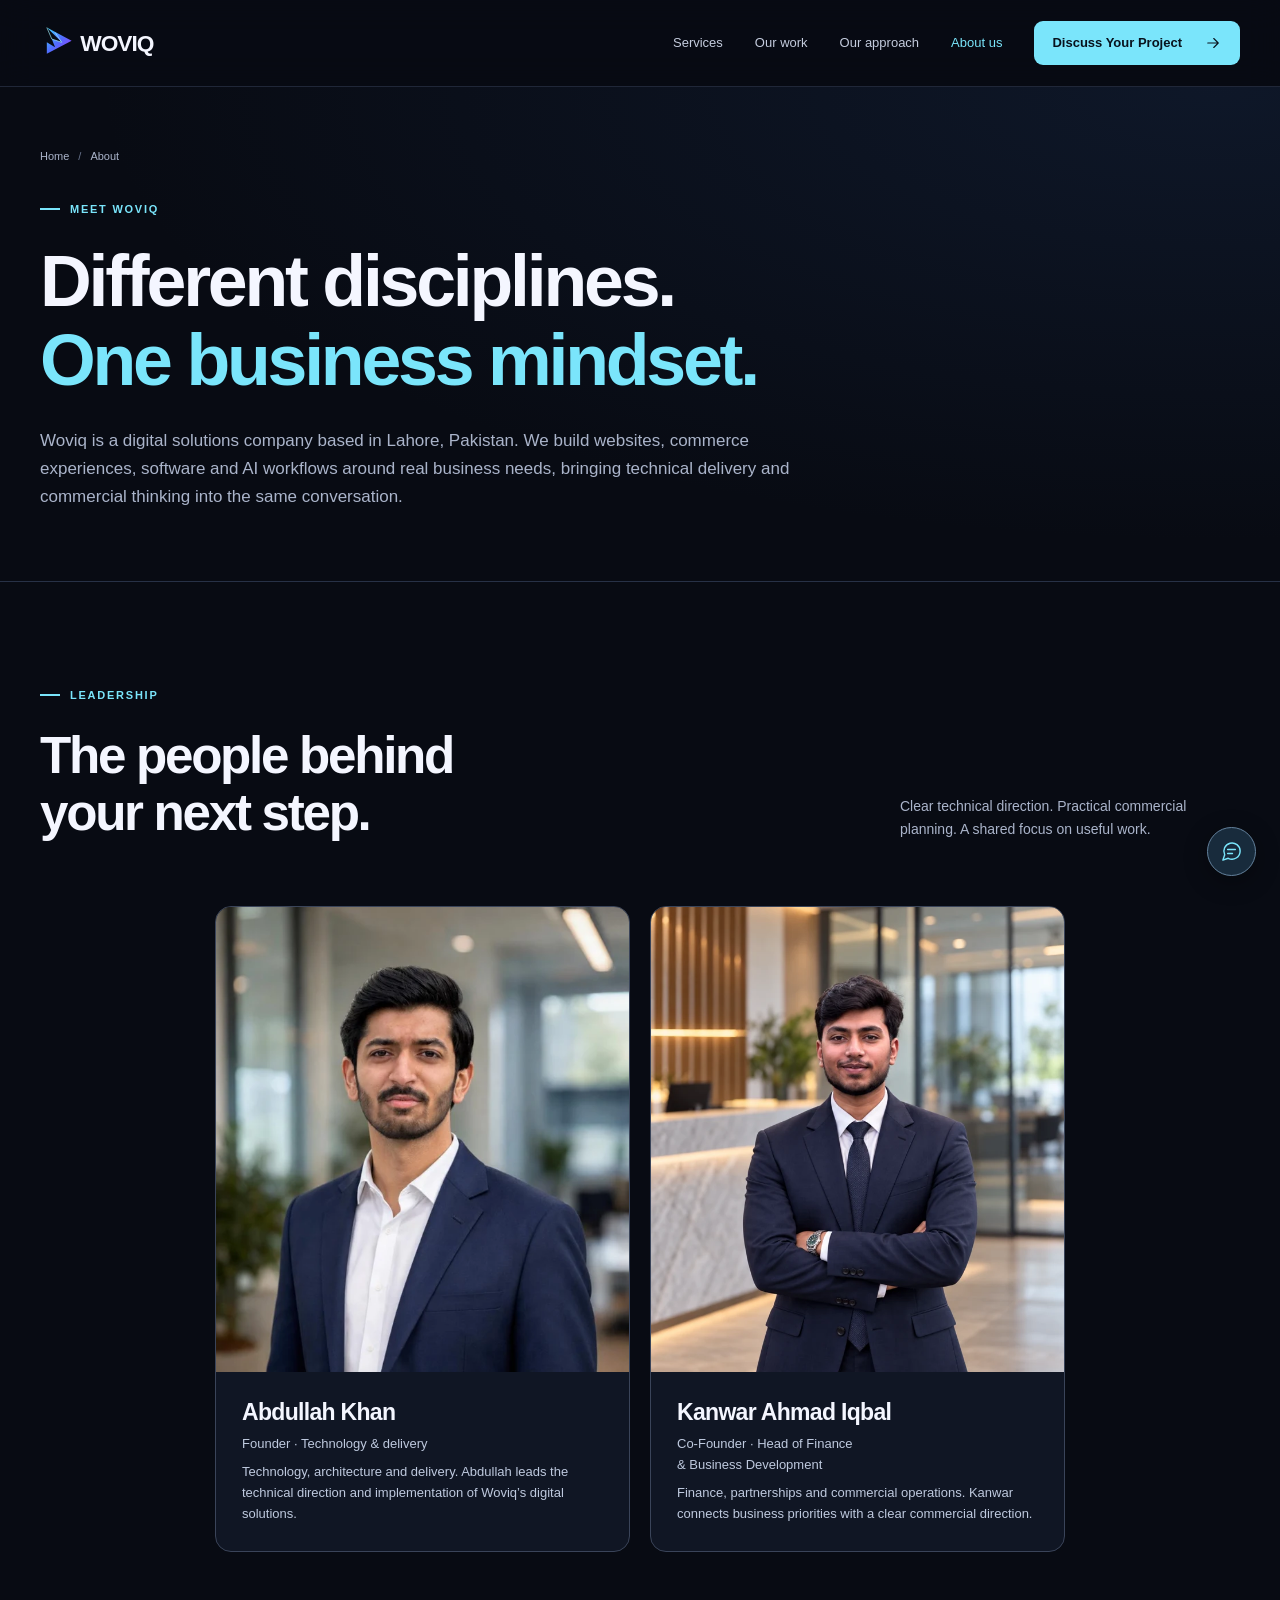
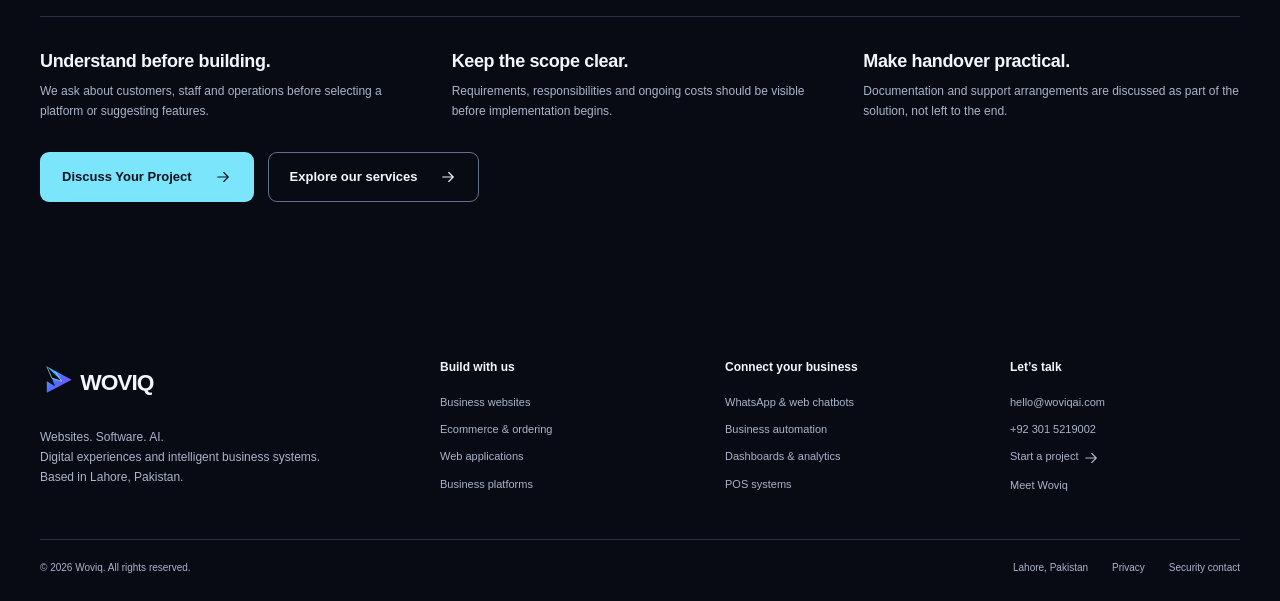
==== about/index.html @ 62873d88 "Create about page index.html" ====
<!doctype html>
<html lang="en-PK"><head><meta charset="utf-8"><meta name="viewport" content="width=device-width,initial-scale=1"><meta http-equiv="Content-Security-Policy" content="default-src 'none'; script-src 'self' 'sha256-77/GbEU16daAZbfZAxK6OzMMRVG5Q9zD57b8j8yWA54='; style-src 'self'; img-src 'self'; font-src 'self'; connect-src 'none'; object-src 'none'; base-uri 'none'; form-action 'none'; upgrade-insecure-requests"><meta name="referrer" content="strict-origin-when-cross-origin"><title>About Woviq | Websites, Software &amp; AI in Lahore</title><meta name="description" content="Meet Woviq and its leadership: Abdullah Khan and Kanwar Ahmad Iqbal. A Lahore-based company building websites, software and AI workflows."><meta name="robots" content="index,follow,max-image-preview:large"><link rel="canonical" href="https://woviqai.com/about/"><meta property="og:type" content="website"><meta property="og:site_name" content="Woviq"><meta property="og:locale" content="en_PK"><meta property="og:title" content="About Woviq | Websites, Software &amp; AI in Lahore"><meta property="og:description" content="Meet Woviq and its leadership: Abdullah Khan and Kanwar Ahmad Iqbal. A Lahore-based company building websites, software and AI workflows."><meta property="og:url" content="https://woviqai.com/about/"><meta property="og:image" content="https://woviqai.com/images/og-woviq.png"><meta property="og:image:width" content="1200"><meta property="og:image:height" content="630"><meta property="og:image:alt" content="Woviq — Websites. Software. AI."><meta name="twitter:card" content="summary_large_image"><meta name="twitter:title" content="About Woviq | Websites, Software &amp; AI in Lahore"><meta name="twitter:description" content="Meet Woviq and its leadership: Abdullah Khan and Kanwar Ahmad Iqbal. A Lahore-based company building websites, software and AI workflows."><meta name="twitter:image" content="https://woviqai.com/images/og-woviq.png"><meta name="theme-color" content="#080b13"><link rel="icon" href="/favicon.svg" type="image/svg+xml"><link rel="icon" href="/favicon.ico" sizes="any"><link rel="apple-touch-icon" href="/images/apple-touch-icon.png"><link rel="manifest" href="/site.webmanifest"><link rel="stylesheet" href="/style.css"><script type="application/ld+json">{"@context":"https://schema.org","@graph":[{"@type":"Organization","@id":"https://woviqai.com/#organization","name":"Woviq","url":"https://woviqai.com/","logo":"https://woviqai.com/images/woviq-logo.svg","email":"hello@woviqai.com","telephone":"+923015219002","description":"Woviq is a digital solutions company based in Lahore, Pakistan, building websites, commerce experiences, software and AI automation."},{"@type":"BreadcrumbList","itemListElement":[{"@type":"ListItem","position":1,"name":"Home","item":"https://woviqai.com/"},{"@type":"ListItem","position":2,"name":"About","item":"https://woviqai.com/about/"}]},{"@type":"Person","@id":"https://woviqai.com/about/#abdullah-khan","name":"Abdullah Khan","jobTitle":"Founder","image":"https://woviqai.com/images/abdullah-khan.webp","worksFor":{"@id":"https://woviqai.com/#organization"}},{"@type":"Person","@id":"https://woviqai.com/about/#kanwar-ahmad-iqbal","name":"Kanwar Ahmad Iqbal","jobTitle":"Co-Founder, Head of Finance & Business Development","image":"https://woviqai.com/images/kanwar-ahmad.webp","worksFor":{"@id":"https://woviqai.com/#organization"}}]}</script><script src="/script.js" defer></script></head><body><a class="skip" href="#main">Skip to content</a><header class="site-header"><div class="wrap nav"><a class="brand" href="/" aria-label="Woviq home"><img src="/images/woviq-logo.svg" width="155" height="42" alt="WOVIQ"></a><button class="menu-toggle" type="button" aria-expanded="false" aria-controls="main-navigation" hidden>Menu</button><nav id="main-navigation" class="desktop-menu" aria-label="Main navigation"><a href="/#services">Services</a><a href="/#work">Our work</a><a href="/#approach">Our approach</a><a href="/about/" aria-current="page">About us</a><a class="button" href="/contact/" data-cta>Discuss Your Project <svg class="arrow" viewBox="0 0 24 24" fill="none" stroke="currentColor" stroke-width="1.5" stroke-linecap="round" stroke-linejoin="round" aria-hidden="true"><path d="M5 12h14M13 6l6 6-6 6"/></svg></a></nav></div></header><main id="main"><section class="page-hero"><div class="wrap"><nav aria-label="Breadcrumb"><ol class="breadcrumb"><li><a href="/">Home</a></li><li><a href=/about/>About</a></li></ol></nav><span class="eyebrow">Meet Woviq</span><h1>Different disciplines.<br><span class="accent">One business mindset.</span></h1><p class="lead">Woviq is a digital solutions company based in Lahore, Pakistan. We build websites, commerce experiences, software and AI workflows around real business needs, bringing technical delivery and commercial thinking into the same conversation.</p></div></section><section class="section"><div class="wrap"><div class="section-head"><div><span class="eyebrow">Leadership</span><h2>The people behind<br>your next step.</h2></div><p>Clear technical direction. Practical commercial planning. A shared focus on useful work.</p></div><div class="portraits team-page"><figure class="portrait" id="abdullah-khan"><img src="/images/abdullah-khan.webp" width="598" height="900" alt="Abdullah Khan, Founder of Woviq" loading="lazy"><figcaption><h3>Abdullah Khan</h3><p>Founder · Technology & delivery</p><p>Technology, architecture and delivery. Abdullah leads the technical direction and implementation of Woviq’s digital solutions.</p></figcaption></figure><figure class="portrait" id="kanwar-ahmad-iqbal"><img src="/images/kanwar-ahmad.webp" width="720" height="900" alt="Kanwar Ahmad Iqbal, Co-Founder of Woviq" loading="lazy"><figcaption><h3>Kanwar Ahmad Iqbal</h3><p>Co-Founder · Head of Finance<br>& Business Development</p><p>Finance, partnerships and commercial operations. Kanwar connects business priorities with a clear commercial direction.</p></figcaption></figure></div><div class="principles"><article><h3>Understand before building.</h3><p>We ask about customers, staff and operations before selecting a platform or suggesting features.</p></article><article><h3>Keep the scope clear.</h3><p>Requirements, responsibilities and ongoing costs should be visible before implementation begins.</p></article><article><h3>Make handover practical.</h3><p>Documentation and support arrangements are discussed as part of the solution, not left to the end.</p></article></div><div class="actions"><a class="button" href="/contact/" data-cta>Discuss Your Project <svg class="arrow" viewBox="0 0 24 24" fill="none" stroke="currentColor" stroke-width="1.5" stroke-linecap="round" stroke-linejoin="round" aria-hidden="true"><path d="M5 12h14M13 6l6 6-6 6"/></svg></a><a class="button secondary" href="/#services">Explore our services <svg class="arrow" viewBox="0 0 24 24" fill="none" stroke="currentColor" stroke-width="1.5" stroke-linecap="round" stroke-linejoin="round" aria-hidden="true"><path d="M5 12h14M13 6l6 6-6 6"/></svg></a></div></div></section></main><footer class="footer"><div class="wrap"><div class="footer-grid"><div class="footer-brand"><a class="brand" href="/" aria-label="Woviq home"><img src="/images/woviq-logo.svg" width="155" height="42" alt="WOVIQ" loading="lazy"></a><p>Websites. Software. AI.<br>Digital experiences and intelligent business systems. Based in Lahore, Pakistan.</p></div><div><h3>Build with us</h3><ul><li><a href="/services/business-websites/">Business websites</a></li><li><a href="/services/ecommerce-online-ordering/">Ecommerce & ordering</a></li><li><a href="/services/web-applications/">Web applications</a></li><li><a href="/services/business-platforms/">Business platforms</a></li></ul></div><div><h3>Connect your business</h3><ul><li><a href="/services/ai-chatbots/">WhatsApp & web chatbots</a></li><li><a href="/services/business-automation/">Business automation</a></li><li><a href="/services/dashboards-analytics/">Dashboards & analytics</a></li><li><a href="/services/pos-systems/">POS systems</a></li></ul></div><div><h3>Let’s talk</h3><ul><li><a href="mailto:hello@woviqai.com">hello@woviqai.com</a></li><li><a href="https://wa.me/923015219002" target="_blank" rel="noopener noreferrer">+92 301 5219002</a></li><li><a href="/contact/">Start a project <svg class="arrow" viewBox="0 0 24 24" fill="none" stroke="currentColor" stroke-width="1.5" stroke-linecap="round" stroke-linejoin="round" aria-hidden="true"><path d="M5 12h14M13 6l6 6-6 6"/></svg></a></li><li><a href="/about/">Meet Woviq</a></li></ul></div></div><div class="footer-bottom"><span>© 2026 Woviq. All rights reserved.</span><div><span>Lahore, Pakistan</span><a href="/privacy/">Privacy</a><a href="/.well-known/security.txt">Security contact</a></div></div></div></footer><a class="floating-contact" href="https://wa.me/923015219002" target="_blank" rel="noopener noreferrer" aria-label="Chat with Woviq on WhatsApp"><svg class="" viewBox="0 0 24 24" fill="none" stroke="currentColor" stroke-width="1.5" stroke-linecap="round" stroke-linejoin="round" aria-hidden="true"><path d="M21 11.5a8.5 8.5 0 0 1-12.4 7.6L3 21l1.9-5.6A8.5 8.5 0 1 1 21 11.5Z"/><path d="M8 10h8M8 14h5"/></svg></a></body></html>
---- style.css ----
/* WOVIQ — static, dependency-free design system */
:root{color-scheme:dark;--bg:#080b13;--surface:#101622;--surface2:#151d2d;--ink:#f4f6ff;--muted:#aab4ca;--line:#273146;--cyan:#7ae5fb;--blue:#537dff;--violet:#aa8bff;--radius:20px;--max:1240px;font-family:Inter,"Segoe UI",Arial,sans-serif;font-synthesis:none}
*{box-sizing:border-box}html{scroll-behavior:smooth;scroll-padding-top:100px}body{margin:0;background:var(--bg);color:var(--ink);font-size:16px;line-height:1.65}body,button,input,textarea,select{font-family:Inter,"Segoe UI",Arial,sans-serif}a{color:inherit;text-decoration:none}button,input,textarea,select{font:inherit}button,a,input,textarea,select{-webkit-tap-highlight-color:transparent}button{cursor:pointer}img,svg{max-width:100%;vertical-align:middle}img{height:auto}h1,h2,h3,h4,p,ul,ol,figure{margin:0}h1,h2,h3,h4{line-height:1.1;letter-spacing:-.045em}h1{font-size:clamp(45px,6.1vw,84px);font-weight:650}h2{font-size:clamp(34px,4vw,54px);font-weight:600}h3{font-size:26px;font-weight:600}p{color:var(--muted)}ul,ol{padding-left:1.25rem}button{color:inherit}::selection{background:#537dff;color:white}:focus-visible{outline:3px solid var(--cyan);outline-offset:5px}a:hover{color:var(--cyan)}[hidden]{display:none!important}.wrap{width:min(var(--max),calc(100% - 80px));margin-inline:auto}.section{padding-block:104px}.eyebrow{display:flex;align-items:center;gap:10px;color:var(--cyan);font-size:11px;font-weight:650;letter-spacing:.16em;text-transform:uppercase;margin-bottom:24px}.eyebrow:before{content:"";width:20px;height:2px;background:currentColor}.subtle{color:var(--muted)}.accent{color:var(--cyan)}.small{font-size:13px}.mono{font-family:ui-monospace,SFMono-Regular,Consolas,monospace}.button{min-height:50px;padding:13px 21px;display:inline-flex;justify-content:center;align-items:center;gap:22px;border-radius:9px;border:1px solid transparent;background:var(--cyan);color:#08121d;font-size:13px;font-weight:700;line-height:1.45;transition:transform .2s,background .2s}.button:hover{color:#08121d;background:#b4f0ff;transform:translateY(-2px)}.button.secondary{background:transparent;border-color:#61718c;color:var(--ink)}.button.secondary:hover{background:var(--surface2);border-color:var(--cyan)}.button svg,.arrow{width:18px;height:18px;flex:none}.text-link{display:inline-flex;gap:18px;align-items:center;font-size:13px;font-weight:650;color:var(--cyan)}.actions{display:flex;gap:14px;flex-wrap:wrap;margin-top:30px}.skip{position:fixed;left:20px;top:-100px;z-index:100;background:var(--cyan);color:#080b13;padding:10px 20px}.skip:focus{top:15px}.site-header{position:sticky;top:0;z-index:50;background:#080b13f2;border-bottom:1px solid #202738;backdrop-filter:blur(16px)}.nav{min-height:86px;display:flex;align-items:center;justify-content:space-between;gap:24px}.brand{display:inline-flex;align-items:center;gap:10px}.brand img{width:155px;height:42px;object-fit:contain}.desktop-menu{display:flex;align-items:center;gap:32px;font-size:13px;color:#c4ccde}.desktop-menu>a{padding:12px 0}.desktop-menu>a[aria-current=page]{color:var(--cyan)}.desktop-menu .button{color:#08121d;padding:11px 17px;min-height:44px}.menu-toggle{display:none;background:transparent;border:1px solid var(--line);border-radius:8px;min-width:46px;min-height:44px;font-size:12px}.hero{position:relative;padding:88px 0 48px;overflow:hidden;background:radial-gradient(ellipse at 83% 42%,#17233c80,transparent 50%)}.hero:before{content:"";position:absolute;inset:0;pointer-events:none;background-image:radial-gradient(#7b96bf45 .8px,transparent .8px);background-size:34px 34px;mask-image:linear-gradient(90deg,transparent 40%,#000)}.hero-grid{display:grid;grid-template-columns:1.15fr 1fr;align-items:center;gap:35px;position:relative}.hero .eyebrow{font-size:10px;letter-spacing:.13em}.hero h1{max-width:750px;letter-spacing:-.065em;line-height:1.06}.hero h1 span{color:var(--cyan)}.hero .lead{max-width:510px;font-size:16px;line-height:1.8;margin-top:25px}.hero .brandline{margin-top:28px;display:flex;align-items:center;gap:10px;font-size:12px;color:#d3dcf1}.status-dot{width:6px;height:6px;border-radius:100%;background:var(--cyan);box-shadow:0 0 12px #7ae5fb66;display:inline-block}.hero-footer{position:relative;margin-top:68px;border-top:1px solid var(--line);padding-top:23px;display:flex;justify-content:space-between;gap:20px;font-size:11px;color:var(--muted)}.hero-footer b{font-weight:500;color:#e6ebf9}.hero-footer a{display:inline-flex;gap:12px;align-items:center}.orbit-stage{position:relative;min-height:435px;isolation:isolate}.orbit-stage:before{content:"";position:absolute;inset:5%;background:radial-gradient(ellipse,#3857b52b,transparent 65%);border-radius:50%}.orbit-lines{position:absolute;inset:0;width:100%;height:100%;overflow:visible}.orbit-lines ellipse{fill:none;stroke:#5579bb;stroke-opacity:.25;stroke-width:1}.orbit-lines .orbit-bright{stroke:#7ae5fb;stroke-opacity:.6;stroke-dasharray:5 14}.orbit-core{position:absolute;left:50%;top:47%;transform:translate(-50%,-50%);width:126px;height:126px;display:grid;place-items:center;border:1px solid #667dc07a;background:linear-gradient(135deg,#263e68,#16132c);border-radius:32px;box-shadow:0 0 65px #5476e326,inset 0 0 30px #7ae5fb12}.orbit-core svg{width:76px;height:76px}.orbit-caption{position:absolute;top:67%;left:0;right:0;text-align:center;font-size:10px;letter-spacing:.2em;color:#9baecf}.orbit-node{position:absolute;display:flex;align-items:center;gap:10px;border:1px solid #35435d;border-radius:12px;padding:12px 15px;background:#121b2beF;box-shadow:0 12px 30px #0004;color:#d4def3;font-size:12px;transition:transform .2s,border .2s}.orbit-node:hover,.orbit-node[aria-pressed=true]{border-color:var(--cyan);transform:translateY(-3px);color:var(--cyan)}.orbit-node svg{width:19px;height:19px}.orbit-node:nth-of-type(1){top:10%;left:32%}.orbit-node:nth-of-type(2){top:37%;right:0}.orbit-node:nth-of-type(3){bottom:13%;left:36%}.orbit-node:nth-of-type(4){top:43%;left:0}.orbit-readout{position:absolute;bottom:-14px;left:20px;right:20px;text-align:center;color:var(--muted);font-size:11px}.star{position:absolute;width:4px;height:4px;border-radius:50%;background:var(--cyan);box-shadow:0 0 14px var(--cyan)}.star.one{left:19%;top:25%;animation:breathe 4s infinite}.star.two{right:15%;bottom:27%;animation:breathe 4s 2s infinite}.tools-strip{border-block:1px solid var(--line);background:#0d111c}.tools-inner{display:flex;gap:40px;align-items:center;justify-content:space-between;padding-block:25px}.tools-inner p{font-size:10px;line-height:1.6;max-width:160px}.tools-list{display:flex;list-style:none;flex-wrap:wrap;gap:35px;padding:0;align-items:center;color:#c6d0e3;font-size:17px;font-weight:550;letter-spacing:-.03em}.tools-list small{color:var(--muted);font-size:11px;font-weight:400}.section-head{display:flex;justify-content:space-between;align-items:end;gap:40px;margin-bottom:44px}.section-head h2{max-width:650px}.section-head>p{max-width:340px;font-size:14px}.service-explorer{display:grid;grid-template-columns:290px 1fr;gap:34px}.service-tabs{display:grid;align-content:start;gap:6px}.service-tab{display:flex;align-items:center;gap:15px;padding:23px 20px;text-align:left;color:var(--muted);background:transparent;border:1px solid transparent;border-radius:12px;font-size:16px}.service-tab svg{width:22px;height:22px}.service-tab .tab-arrow{margin-left:auto;font-size:20px}.service-tab:hover,.service-tab[aria-selected=true]{background:#151e30;border-color:#314563;color:var(--cyan)}.service-panel{position:relative;border:1px solid #31405a;border-radius:var(--radius);padding:38px;background:linear-gradient(120deg,#152236,#10131f);overflow:hidden;min-height:365px}.service-panel h3{font-size:32px;max-width:440px;line-height:1.17}.service-panel>p{max-width:500px;font-size:14px;margin-top:18px}.panel-label{display:block;color:var(--violet);letter-spacing:.15em;font-size:10px;font-weight:650;margin-bottom:18px}.service-links{display:grid;grid-template-columns:1fr 1fr;gap:12px 24px;margin-top:34px}.service-links a{display:flex;justify-content:space-between;align-items:center;gap:10px;border-top:1px solid #39445b;padding-top:15px;font-size:13px}.service-links .arrow{width:15px}.promise-row{display:flex;flex-wrap:wrap;gap:24px;margin-top:22px;color:var(--muted);font-size:11px}.promise-row span:before{content:"✓";margin-right:8px;color:var(--cyan)}.work{background:#0c101b;border-block:1px solid #20283a}.work-grid{display:grid;grid-template-columns:1.05fr 1fr;gap:28px}.work-card{border:1px solid var(--line);border-radius:20px;overflow:hidden;background:#0f1624}.work-visual{min-height:325px;padding:36px;display:grid;align-items:center;position:relative;background:radial-gradient(ellipse at top right,#2e4c755c,transparent 70%),#131d2d}.work-visual.purple{background:radial-gradient(ellipse at top left,#6844a452,transparent 70%),#171529}.work-topline{display:flex;justify-content:space-between;gap:15px;margin-bottom:18px;font-size:10px;color:#a8b6cd}.sample-chat{width:100%;max-width:370px;margin-inline:auto;background:#0c1421;border:1px solid #34485d;border-radius:14px;box-shadow:0 15px 50px #0004;overflow:hidden}.chat-title{padding:15px 18px;border-bottom:1px solid #2d3a4b;font-size:12px;display:flex;gap:12px;align-items:center}.chat-avatar{width:29px;height:29px;background:#223b49;border-radius:50%;display:grid;place-items:center;color:var(--cyan);font-weight:700}.chat-bubbles{padding:18px;display:grid;gap:13px;min-height:195px}.bubble{padding:12px 15px;font-size:12px;color:#dde7fa;border-radius:10px;background:#1c2b3f;max-width:90%}.bubble.outgoing{margin-left:auto;background:#283d4b}.bubble small{display:block;font-size:9px;margin-top:6px;color:#afc1d4}.demo-controls{display:flex;flex-wrap:wrap;gap:6px;padding:0 18px 18px}.demo-controls button{border:1px solid #3c5369;background:#17283a;border-radius:6px;font-size:10px;min-height:34px;padding:7px 9px}.demo-controls button:hover,.demo-controls button[aria-pressed=true]{color:var(--cyan);border-color:var(--cyan)}.dashboard{background:#10121f;border:1px solid #43375d;border-radius:12px;padding:23px;width:100%;max-width:390px;margin:auto;box-shadow:0 15px 50px #0004}.dash-head{display:flex;justify-content:space-between;font-size:11px;color:#e7e5f8}.dash-head span{font-size:8px;color:var(--violet);border:1px solid #534473;border-radius:4px;padding:2px 7px}.dash-metrics{display:flex;gap:38px;margin-block:22px}.dash-metrics p{font-size:10px}.dash-metrics b{display:block;font-size:26px;color:#f7f1ff;line-height:1.4;letter-spacing:-.03em}.bars{display:flex;height:87px;align-items:end;gap:12px;border-bottom:1px solid #444056}.bars i{flex:1;background:linear-gradient(#bc9cff,#7060cb);border-radius:3px 3px 0 0}.bars i:nth-child(1){height:28%}.bars i:nth-child(2){height:46%}.bars i:nth-child(3){height:40%}.bars i:nth-child(4){height:69%}.bars i:nth-child(5){height:59%}.bars i:nth-child(6){height:90%}.bars i:nth-child(7){height:75%}.dash-foot{display:flex;justify-content:space-between;color:#a69bbb;font-size:9px;margin-top:10px}.work-body{padding:27px 30px}.work-body .label{font-size:10px;letter-spacing:.12em;color:var(--cyan);margin-bottom:12px;display:block}.work-body h3{font-size:24px}.work-body>p{font-size:13px;margin-top:12px}.work-body .text-link{margin-top:22px}.work-note{font-size:11px;margin-top:24px;color:var(--muted)}.process{display:grid;grid-template-columns:repeat(5,1fr);gap:26px;list-style:none;padding:0}.process li{border-top:1px solid #394564;padding-top:20px}.step-no{font-family:ui-monospace,monospace;font-size:11px;color:var(--cyan)}.process h3{font-size:21px;margin:24px 0 13px}.process p{font-size:12px}.principles{display:grid;grid-template-columns:1fr 1fr 1fr;gap:35px;margin-top:64px;padding-top:35px;border-top:1px solid var(--line)}.principles h3{font-size:18px;letter-spacing:-.02em}.principles p{margin-top:11px;font-size:12px}.about-band{background:linear-gradient(110deg,#14223b,#111525 70%);border-block:1px solid #2e3b53}.about-grid{display:grid;grid-template-columns:.95fr 1.05fr;gap:70px;align-items:center}.about-copy p{margin-top:22px;font-size:14px;max-width:460px}.portraits{display:grid;grid-template-columns:1fr 1fr;gap:20px}.portrait{border:1px solid #3a4459;background:#101624;border-radius:16px;overflow:hidden}.portrait img{width:100%;aspect-ratio:4/4.8;object-fit:cover;object-position:center 28%}.portrait figcaption{padding:19px 17px}.portrait h3{font-size:18px;letter-spacing:-.03em;line-height:1.3}.portrait p{font-size:10px;line-height:1.6;margin-top:7px;color:#bec9de}.portrait:nth-child(2){transform:translateY(28px)}.faq-grid{display:grid;grid-template-columns:.8fr 1.2fr;gap:90px}.faq-intro p{margin-top:24px;max-width:350px;font-size:14px}.faq-list details{border-bottom:1px solid var(--line)}.faq-list details:first-child{border-top:1px solid var(--line)}summary{cursor:pointer;list-style:none;font-size:15px;font-weight:550;padding:22px 35px 22px 0;position:relative;line-height:1.5}summary::-webkit-details-marker{display:none}summary:after{content:"+";position:absolute;right:4px;top:20px;color:var(--cyan);font-size:22px;font-weight:400}details[open] summary:after{content:"−"}.faq-list details p{font-size:13px;padding-bottom:23px;max-width:650px}.contact-band{background:radial-gradient(ellipse at 0% 80%,#203d6540,transparent 60%),#0e1523;border-block:1px solid #2c3a53}.contact-grid{display:grid;grid-template-columns:.9fr 1.1fr;gap:85px}.contact-copy h2{max-width:400px}.contact-copy>p{margin-top:23px;max-width:370px;font-size:14px}.contact-methods{display:grid;gap:20px;margin-top:35px}.contact-methods a{display:flex;gap:14px;align-items:center;font-size:15px}.contact-methods svg{width:19px;height:19px;color:var(--cyan)}.contact-methods span small{display:block;font-size:10px;color:var(--muted);margin-bottom:2px}.quote-note{margin-top:32px;padding-top:22px;border-top:1px solid var(--line);font-size:11px;max-width:380px}.enquiry-form{padding:30px;border:1px solid #34415a;background:#111a2a;border-radius:18px;display:grid;grid-template-columns:1fr 1fr;gap:17px}.field{min-width:0}.field.full,.enquiry-form>.full{grid-column:1/-1}.field label{font-size:11px;display:block;margin-bottom:7px;color:#e4eaf7}.field label span{color:#9fabc3}.field input,.field select,.field textarea{display:block;width:100%;min-width:0;border:1px solid #61718c;border-radius:7px;background:#0a1220;color:#edf3ff;padding:11px 13px;font-size:12px;min-height:45px}.field textarea{resize:vertical;min-height:100px}.field ::placeholder{color:#9aa7bf;opacity:1}.enquiry-form>.small{font-size:10px;line-height:1.6}.enquiry-form .button{width:100%}.enquiry-form .small a{text-decoration:underline}.form-status{color:var(--cyan);font-size:12px}.review-message{border:1px solid #4e6b84;background:#152639;border-radius:10px;padding:18px}.review-message h3{font-size:17px}.review-message pre{white-space:pre-wrap;overflow-wrap:anywhere;font-family:inherit;font-size:12px;line-height:1.6;color:#d9e5fa;margin:13px 0}.review-message .button{margin-top:10px}.footer{padding:55px 0 25px}.footer-grid{display:grid;grid-template-columns:1.5fr 1fr 1fr 1fr;gap:55px}.footer-brand p{max-width:285px;font-size:12px;margin-top:17px}.footer h3{font-size:12px;letter-spacing:0;margin-bottom:19px}.footer ul{list-style:none;padding:0;display:grid;gap:9px;font-size:11px;color:var(--muted)}.footer-bottom{margin-top:45px;padding-top:20px;border-top:1px solid var(--line);display:flex;justify-content:space-between;gap:16px;color:var(--muted);font-size:10px}.footer-bottom div{display:flex;gap:24px}.floating-contact{position:fixed;right:24px;bottom:24px;z-index:30;width:49px;height:49px;display:grid;place-items:center;background:#182b3c;border:1px solid #64829d;border-radius:50%;color:var(--cyan);box-shadow:0 6px 25px #0005}.floating-contact svg{width:23px;height:23px}.breadcrumb{display:flex;gap:9px;flex-wrap:wrap;list-style:none;padding:0;font-size:11px;color:var(--muted);margin-bottom:35px}.breadcrumb li+li:before{content:"/";margin-right:9px;color:#69758f}.page-hero{padding-block:60px 70px;background:radial-gradient(ellipse at 95% 0%,#213c6940,transparent 65%);border-bottom:1px solid var(--line)}.page-hero h1{max-width:950px;font-size:clamp(40px,5.6vw,72px)}.page-hero .lead{margin-top:27px;font-size:17px;max-width:800px}.page-kicker{font-size:11px;color:var(--violet);letter-spacing:.14em;margin-bottom:20px;text-transform:uppercase}.page-layout{display:grid;grid-template-columns:1.6fr .8fr;gap:70px}.article-section{margin-bottom:50px}.article-section h2{font-size:32px;margin-bottom:22px}.article-section h3{font-size:21px;margin:25px 0 12px}.article-section p,.article-section li{font-size:14px;color:var(--muted)}.article-section p+p{margin-top:16px}.article-section ul{display:grid;gap:12px}.article-section .faq-list p{font-size:13px}.scope-box{position:sticky;top:120px;border:1px solid #384660;border-radius:18px;background:#101929;padding:30px;align-self:start}.scope-box h2{font-size:24px}.scope-box p{font-size:13px;margin-top:18px}.scope-box .button{margin-top:25px;width:100%}.scope-box .text-link{margin-top:18px}.related-links{display:grid;grid-template-columns:1fr 1fr;gap:16px}.related-links a{border:1px solid var(--line);border-radius:10px;padding:18px;display:flex;align-items:center;justify-content:space-between;font-size:13px}.service-intro-grid{display:grid;grid-template-columns:1fr 1fr;gap:36px}.included{display:grid;grid-template-columns:1fr 1fr;gap:18px;list-style:none;padding:0}.included li{border:1px solid var(--line);padding:22px;border-radius:12px;background:#0e1522}.included li b{display:block;color:var(--ink);font-size:15px;margin-bottom:9px}.team-page{max-width:850px;margin:65px auto 30px}.team-page .portrait img{aspect-ratio:4/4.5}.team-page .portrait figcaption{padding:26px}.team-page .portrait h3{font-size:23px}.team-page .portrait p{font-size:13px}.team-page .portrait:nth-child(2){transform:none}.text-page{max-width:820px}.text-page h2{font-size:30px;margin:45px 0 20px}.text-page p{font-size:15px;margin-block:15px}.text-page a{color:var(--cyan);text-decoration:underline}.table-wrap{overflow-x:auto}table{border-collapse:collapse;width:100%;font-size:13px;color:var(--muted)}th,td{text-align:left;vertical-align:top;border-bottom:1px solid var(--line);padding:16px 14px}th{color:var(--ink);font-weight:550}.error-page{text-align:center;min-height:55vh;display:grid;place-content:center;padding:80px 20px}.error-page h1{font-size:clamp(70px,15vw,160px);color:var(--cyan)}.error-page h2{margin-top:20px}.error-page p{margin-top:20px}.error-page .actions{justify-content:center}.no-js-note{font-size:12px;color:var(--muted)}
@keyframes breathe{50%{opacity:.3;transform:scale(.65)}}
.contact-copy h1{font-size:clamp(42px,4.5vw,64px);max-width:470px}
@media(min-width:1440px){.hero{padding-top:100px}.hero h1{font-size:88px}.orbit-stage{min-height:470px}}
@media(max-width:1100px){.wrap{width:calc(100% - 56px)}.desktop-menu{gap:22px}.hero-grid{gap:10px}.hero h1{font-size:65px}.orbit-node{padding:10px;font-size:10px}.about-grid{gap:40px}.contact-grid{gap:45px}.footer-grid{gap:30px}.tools-list{gap:24px}.process{gap:19px}.page-layout{gap:40px}}
@media(max-width:850px){.section{padding-block:75px}.wrap{width:calc(100% - 40px)}.nav{min-height:74px}.brand img{width:140px}.menu-toggle{display:block}.desktop-menu{display:flex;flex-wrap:wrap;gap:4px 22px}.nav-enhanced .desktop-menu{display:none;position:absolute;top:73px;left:0;right:0;background:#101725;border-bottom:1px solid #40516e;padding:22px;box-shadow:0 25px 40px #0007}.nav-enhanced .desktop-menu.open{display:grid}.nav-enhanced .desktop-menu>a{padding:12px}.nav-enhanced .desktop-menu .button{margin-top:12px}.hero{padding-top:55px}.hero-grid{grid-template-columns:1fr 1fr}.hero h1{font-size:clamp(42px,6.5vw,61px)}.hero .lead{font-size:14px}.hero .actions{gap:10px}.hero .button{font-size:11px;padding:12px}.orbit-stage{min-height:370px}.orbit-node{font-size:9px;gap:6px}.orbit-node svg{width:16px}.orbit-core{width:95px;height:95px;border-radius:25px}.orbit-core svg{width:60px}.orbit-caption{font-size:8px}.tools-inner{display:block}.tools-inner p{max-width:none;margin-bottom:15px}.tools-list{justify-content:space-between;font-size:15px;gap:15px}.section-head{gap:25px}.section-head>p{max-width:270px}.service-explorer{grid-template-columns:220px 1fr;gap:20px}.service-tab{font-size:13px;padding:20px 14px}.service-panel{padding:28px}.service-panel h3{font-size:27px}.service-links{grid-template-columns:1fr}.work-visual{padding:25px 20px;min-height:330px}.work-body{padding:25px}.work-body h3{font-size:22px}.process{grid-template-columns:repeat(3,1fr);gap:32px}.about-grid{grid-template-columns:1fr;gap:40px}.about-copy p{max-width:650px}.portraits{max-width:680px}.portraits .portrait:nth-child(2){transform:none}.faq-grid{gap:40px}.contact-grid{grid-template-columns:1fr;gap:40px}.contact-copy h2{max-width:550px}.contact-methods{grid-template-columns:1fr 1fr}.quote-note{max-width:650px}.footer-grid{grid-template-columns:1.5fr 1fr 1fr}.footer-grid>div:last-child{grid-column:2/-1}.page-layout{grid-template-columns:1fr}.scope-box{position:static}.page-hero .lead{font-size:16px}}
@media(max-width:600px){html{scroll-padding-top:90px}.wrap{width:calc(100% - 36px)}.section{padding-block:62px}.nav{gap:12px}.brand img{width:132px}.hero{padding-top:38px}.hero-grid{grid-template-columns:1fr}.hero h1{font-size:clamp(44px,11.6vw,65px);max-width:500px;letter-spacing:-.055em}.hero .eyebrow{font-size:9px;letter-spacing:.11em;margin-bottom:21px}.hero .lead{font-size:14px;max-width:440px;margin-top:22px}.hero .button{font-size:12px;padding:13px 16px}.hero .actions{margin-top:25px}.hero .brandline{margin-top:23px;font-size:10px}.orbit-stage{max-width:400px;width:100%;margin:25px auto 0;min-height:340px}.orbit-node{font-size:10px;padding:11px}.orbit-core{width:105px;height:105px}.orbit-caption{top:66%;font-size:9px}.orbit-readout{font-size:10px;bottom:-5px}.hero-footer{margin-top:44px;font-size:9px;flex-wrap:wrap;gap:11px}.hero-footer>span:first-child{width:100%}.tools-inner{padding-block:23px}.tools-list{justify-content:start;gap:15px 23px;font-size:14px}.tools-list small{font-size:9px}.section-head{display:block;margin-bottom:30px}.section-head>p{max-width:440px;margin-top:18px;font-size:13px}.section-head h2{max-width:400px}.service-explorer{grid-template-columns:1fr;gap:20px}.service-tabs{grid-template-columns:1fr 1fr;gap:8px}.service-tab{padding:14px 11px;font-size:11px;background:#0d1421;border-color:var(--line)}.service-tab svg{width:18px;height:18px}.service-tab .tab-arrow{font-size:14px}.service-panel{padding:26px;min-height:340px}.service-panel h3{font-size:28px}.service-panel>p{font-size:13px}.service-links{gap:12px;margin-top:25px}.promise-row{font-size:10px;gap:10px 20px}.work-grid{grid-template-columns:1fr;gap:25px}.work-visual{min-height:320px;padding:25px 23px}.work-body{padding:25px}.work-note{font-size:10px}.process{grid-template-columns:1fr 1fr;gap:30px 23px}.process h3{font-size:19px;margin-top:18px}.process p{font-size:11px}.principles{grid-template-columns:1fr;gap:26px;margin-top:40px;padding-top:27px}.principles h3{font-size:19px}.principles p{max-width:420px}.portraits{gap:12px}.portrait{border-radius:12px}.portrait figcaption{padding:14px 12px}.portrait h3{font-size:15px}.portrait p{font-size:9px}.faq-grid{grid-template-columns:1fr;gap:30px}.faq-intro p{font-size:13px}.faq-list summary{font-size:13px}.faq-list details p{font-size:12px}.contact-methods{grid-template-columns:1fr}.contact-grid{gap:32px}.enquiry-form{padding:23px;gap:15px}.field{grid-column:1/-1}.footer-grid{grid-template-columns:1fr 1fr;gap:30px 20px}.footer-brand{grid-column:1/-1}.footer-grid>div:last-child{grid-column:auto}.footer-bottom{display:block;font-size:9px}.footer-bottom div{margin-top:12px;gap:18px}.floating-contact{width:43px;height:43px;right:15px;bottom:15px}.page-hero{padding:35px 0 50px}.page-hero h1{font-size:42px}.page-hero .lead{font-size:15px}.breadcrumb{font-size:10px;gap:7px}.included{grid-template-columns:1fr}.service-intro-grid{grid-template-columns:1fr}.related-links{grid-template-columns:1fr}.article-section h2{font-size:29px}.team-page{grid-template-columns:1fr;max-width:380px}.team-page .portrait figcaption{padding:23px}.team-page .portrait h3{font-size:23px}.team-page .portrait p{font-size:13px}.team-page .portrait img{aspect-ratio:4/4.5}.scope-box{padding:24px}th,td{padding:12px 8px;font-size:11px}}
@media(prefers-reduced-motion:reduce){html{scroll-behavior:auto}*,*:before,*:after{animation:none!important;transition:none!important}}
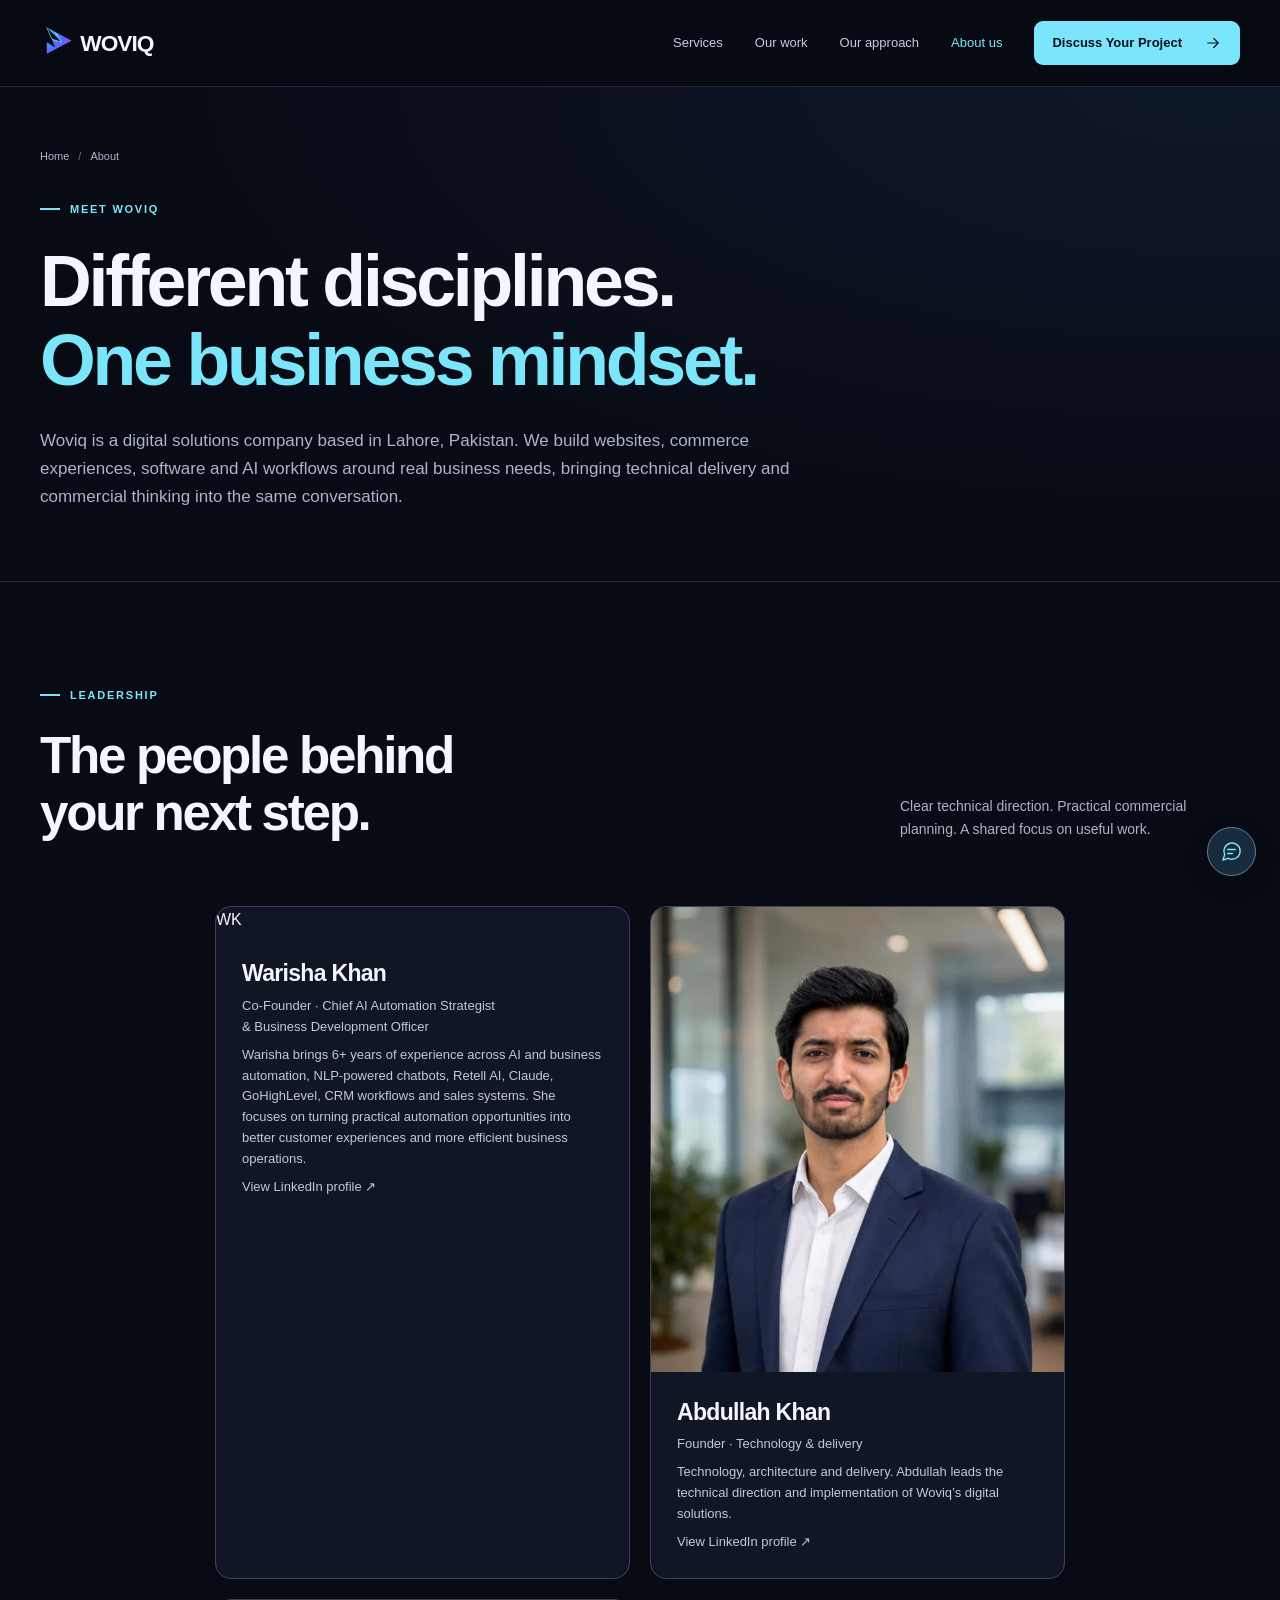
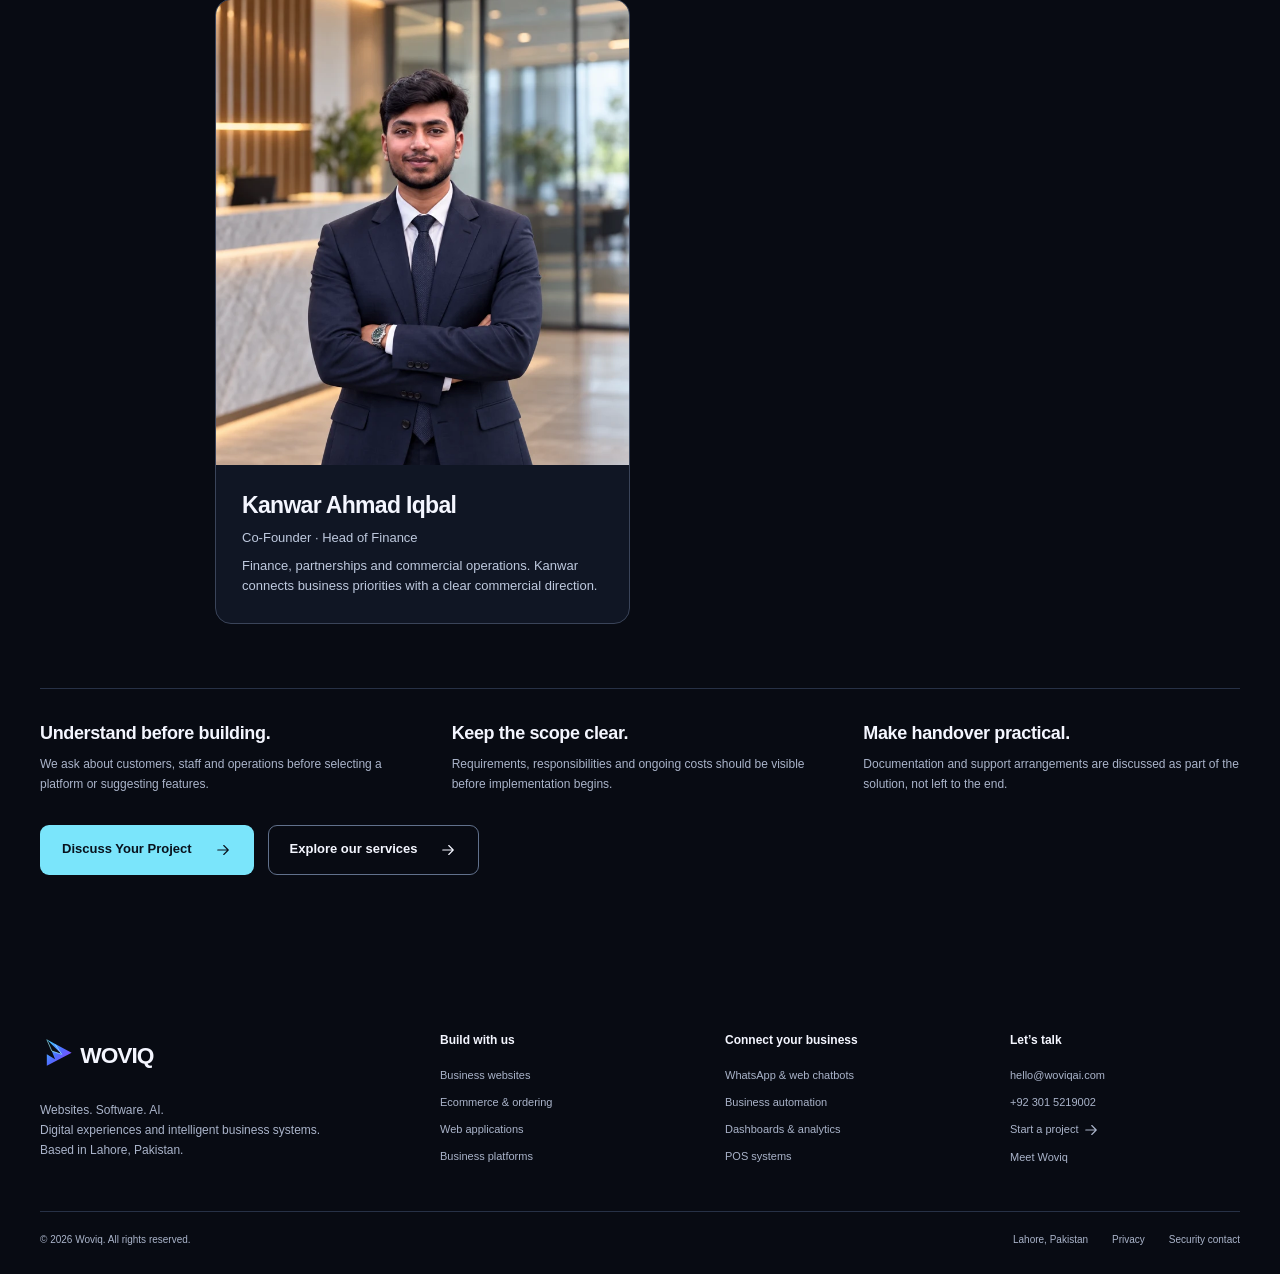
==== commit 8ec760ce: "Update leadership profiles and LinkedIn links" ====
--- a/about/index.html
+++ b/about/index.html
@@ -1,2 +1,14 @@
 <!doctype html>
-<html lang="en-PK"><head><meta charset="utf-8"><meta name="viewport" content="width=device-width,initial-scale=1"><meta http-equiv="Content-Security-Policy" content="default-src 'none'; script-src 'self' 'sha256-77/GbEU16daAZbfZAxK6OzMMRVG5Q9zD57b8j8yWA54='; style-src 'self'; img-src 'self'; font-src 'self'; connect-src 'none'; object-src 'none'; base-uri 'none'; form-action 'none'; upgrade-insecure-requests"><meta name="referrer" content="strict-origin-when-cross-origin"><title>About Woviq | Websites, Software &amp; AI in Lahore</title><meta name="description" content="Meet Woviq and its leadership: Abdullah Khan and Kanwar Ahmad Iqbal. A Lahore-based company building websites, software and AI workflows."><meta name="robots" content="index,follow,max-image-preview:large"><link rel="canonical" href="https://woviqai.com/about/"><meta property="og:type" content="website"><meta property="og:site_name" content="Woviq"><meta property="og:locale" content="en_PK"><meta property="og:title" content="About Woviq | Websites, Software &amp; AI in Lahore"><meta property="og:description" content="Meet Woviq and its leadership: Abdullah Khan and Kanwar Ahmad Iqbal. A Lahore-based company building websites, software and AI workflows."><meta property="og:url" content="https://woviqai.com/about/"><meta property="og:image" content="https://woviqai.com/images/og-woviq.png"><meta property="og:image:width" content="1200"><meta property="og:image:height" content="630"><meta property="og:image:alt" content="Woviq — Websites. Software. AI."><meta name="twitter:card" content="summary_large_image"><meta name="twitter:title" content="About Woviq | Websites, Software &amp; AI in Lahore"><meta name="twitter:description" content="Meet Woviq and its leadership: Abdullah Khan and Kanwar Ahmad Iqbal. A Lahore-based company building websites, software and AI workflows."><meta name="twitter:image" content="https://woviqai.com/images/og-woviq.png"><meta name="theme-color" content="#080b13"><link rel="icon" href="/favicon.svg" type="image/svg+xml"><link rel="icon" href="/favicon.ico" sizes="any"><link rel="apple-touch-icon" href="/images/apple-touch-icon.png"><link rel="manifest" href="/site.webmanifest"><link rel="stylesheet" href="/style.css"><script type="application/ld+json">{"@context":"https://schema.org","@graph":[{"@type":"Organization","@id":"https://woviqai.com/#organization","name":"Woviq","url":"https://woviqai.com/","logo":"https://woviqai.com/images/woviq-logo.svg","email":"hello@woviqai.com","telephone":"+923015219002","description":"Woviq is a digital solutions company based in Lahore, Pakistan, building websites, commerce experiences, software and AI automation."},{"@type":"BreadcrumbList","itemListElement":[{"@type":"ListItem","position":1,"name":"Home","item":"https://woviqai.com/"},{"@type":"ListItem","position":2,"name":"About","item":"https://woviqai.com/about/"}]},{"@type":"Person","@id":"https://woviqai.com/about/#abdullah-khan","name":"Abdullah Khan","jobTitle":"Founder","image":"https://woviqai.com/images/abdullah-khan.webp","worksFor":{"@id":"https://woviqai.com/#organization"}},{"@type":"Person","@id":"https://woviqai.com/about/#kanwar-ahmad-iqbal","name":"Kanwar Ahmad Iqbal","jobTitle":"Co-Founder, Head of Finance & Business Development","image":"https://woviqai.com/images/kanwar-ahmad.webp","worksFor":{"@id":"https://woviqai.com/#organization"}}]}</script><script src="/script.js" defer></script></head><body><a class="skip" href="#main">Skip to content</a><header class="site-header"><div class="wrap nav"><a class="brand" href="/" aria-label="Woviq home"><img src="/images/woviq-logo.svg" width="155" height="42" alt="WOVIQ"></a><button class="menu-toggle" type="button" aria-expanded="false" aria-controls="main-navigation" hidden>Menu</button><nav id="main-navigation" class="desktop-menu" aria-label="Main navigation"><a href="/#services">Services</a><a href="/#work">Our work</a><a href="/#approach">Our approach</a><a href="/about/" aria-current="page">About us</a><a class="button" href="/contact/" data-cta>Discuss Your Project <svg class="arrow" viewBox="0 0 24 24" fill="none" stroke="currentColor" stroke-width="1.5" stroke-linecap="round" stroke-linejoin="round" aria-hidden="true"><path d="M5 12h14M13 6l6 6-6 6"/></svg></a></nav></div></header><main id="main"><section class="page-hero"><div class="wrap"><nav aria-label="Breadcrumb"><ol class="breadcrumb"><li><a href="/">Home</a></li><li><a href=/about/>About</a></li></ol></nav><span class="eyebrow">Meet Woviq</span><h1>Different disciplines.<br><span class="accent">One business mindset.</span></h1><p class="lead">Woviq is a digital solutions company based in Lahore, Pakistan. We build websites, commerce experiences, software and AI workflows around real business needs, bringing technical delivery and commercial thinking into the same conversation.</p></div></section><section class="section"><div class="wrap"><div class="section-head"><div><span class="eyebrow">Leadership</span><h2>The people behind<br>your next step.</h2></div><p>Clear technical direction. Practical commercial planning. A shared focus on useful work.</p></div><div class="portraits team-page"><figure class="portrait" id="abdullah-khan"><img src="/images/abdullah-khan.webp" width="598" height="900" alt="Abdullah Khan, Founder of Woviq" loading="lazy"><figcaption><h3>Abdullah Khan</h3><p>Founder · Technology & delivery</p><p>Technology, architecture and delivery. Abdullah leads the technical direction and implementation of Woviq’s digital solutions.</p></figcaption></figure><figure class="portrait" id="kanwar-ahmad-iqbal"><img src="/images/kanwar-ahmad.webp" width="720" height="900" alt="Kanwar Ahmad Iqbal, Co-Founder of Woviq" loading="lazy"><figcaption><h3>Kanwar Ahmad Iqbal</h3><p>Co-Founder · Head of Finance<br>& Business Development</p><p>Finance, partnerships and commercial operations. Kanwar connects business priorities with a clear commercial direction.</p></figcaption></figure></div><div class="principles"><article><h3>Understand before building.</h3><p>We ask about customers, staff and operations before selecting a platform or suggesting features.</p></article><article><h3>Keep the scope clear.</h3><p>Requirements, responsibilities and ongoing costs should be visible before implementation begins.</p></article><article><h3>Make handover practical.</h3><p>Documentation and support arrangements are discussed as part of the solution, not left to the end.</p></article></div><div class="actions"><a class="button" href="/contact/" data-cta>Discuss Your Project <svg class="arrow" viewBox="0 0 24 24" fill="none" stroke="currentColor" stroke-width="1.5" stroke-linecap="round" stroke-linejoin="round" aria-hidden="true"><path d="M5 12h14M13 6l6 6-6 6"/></svg></a><a class="button secondary" href="/#services">Explore our services <svg class="arrow" viewBox="0 0 24 24" fill="none" stroke="currentColor" stroke-width="1.5" stroke-linecap="round" stroke-linejoin="round" aria-hidden="true"><path d="M5 12h14M13 6l6 6-6 6"/></svg></a></div></div></section></main><footer class="footer"><div class="wrap"><div class="footer-grid"><div class="footer-brand"><a class="brand" href="/" aria-label="Woviq home"><img src="/images/woviq-logo.svg" width="155" height="42" alt="WOVIQ" loading="lazy"></a><p>Websites. Software. AI.<br>Digital experiences and intelligent business systems. Based in Lahore, Pakistan.</p></div><div><h3>Build with us</h3><ul><li><a href="/services/business-websites/">Business websites</a></li><li><a href="/services/ecommerce-online-ordering/">Ecommerce & ordering</a></li><li><a href="/services/web-applications/">Web applications</a></li><li><a href="/services/business-platforms/">Business platforms</a></li></ul></div><div><h3>Connect your business</h3><ul><li><a href="/services/ai-chatbots/">WhatsApp & web chatbots</a></li><li><a href="/services/business-automation/">Business automation</a></li><li><a href="/services/dashboards-analytics/">Dashboards & analytics</a></li><li><a href="/services/pos-systems/">POS systems</a></li></ul></div><div><h3>Let’s talk</h3><ul><li><a href="mailto:hello@woviqai.com">hello@woviqai.com</a></li><li><a href="https://wa.me/923015219002" target="_blank" rel="noopener noreferrer">+92 301 5219002</a></li><li><a href="/contact/">Start a project <svg class="arrow" viewBox="0 0 24 24" fill="none" stroke="currentColor" stroke-width="1.5" stroke-linecap="round" stroke-linejoin="round" aria-hidden="true"><path d="M5 12h14M13 6l6 6-6 6"/></svg></a></li><li><a href="/about/">Meet Woviq</a></li></ul></div></div><div class="footer-bottom"><span>© 2026 Woviq. All rights reserved.</span><div><span>Lahore, Pakistan</span><a href="/privacy/">Privacy</a><a href="/.well-known/security.txt">Security contact</a></div></div></div></footer><a class="floating-contact" href="https://wa.me/923015219002" target="_blank" rel="noopener noreferrer" aria-label="Chat with Woviq on WhatsApp"><svg class="" viewBox="0 0 24 24" fill="none" stroke="currentColor" stroke-width="1.5" stroke-linecap="round" stroke-linejoin="round" aria-hidden="true"><path d="M21 11.5a8.5 8.5 0 0 1-12.4 7.6L3 21l1.9-5.6A8.5 8.5 0 1 1 21 11.5Z"/><path d="M8 10h8M8 14h5"/></svg></a></body></html>
+<html lang="en-PK"><head><meta charset="utf-8"><meta name="viewport" content="width=device-width,initial-scale=1"><meta http-equiv="Content-Security-Policy" content="default-src 'none'; script-src 'self' 'sha256-Yqmg5cIBR2fbKeczoTG9MfptUdu60f941DI+jC/jgi0='; style-src 'self'; img-src 'self'; font-src 'self'; connect-src 'none'; object-src 'none'; base-uri 'none'; form-action 'none'; upgrade-insecure-requests"><meta name="referrer" content="strict-origin-when-cross-origin"><title>About Woviq | Websites, Software &amp; AI in Lahore</title><meta name="description" content="Meet Woviq co-founders and leadership: Warisha Khan, Abdullah Khan and Kanwar Ahmad Iqbal. A Lahore-based company building websites, software and AI workflows."><meta name="robots" content="index,follow,max-image-preview:large"><link rel="canonical" href="https://woviqai.com/about/"><meta property="og:type" content="website"><meta property="og:site_name" content="Woviq"><meta property="og:locale" content="en_PK"><meta property="og:title" content="About Woviq | Websites, Software &amp; AI in Lahore"><meta property="og:description" content="Meet Woviq co-founders and leadership: Warisha Khan, Abdullah Khan and Kanwar Ahmad Iqbal. A Lahore-based company building websites, software and AI workflows."><meta property="og:url" content="https://woviqai.com/about/"><meta property="og:image" content="https://woviqai.com/images/og-woviq.png"><meta property="og:image:width" content="1200"><meta property="og:image:height" content="630"><meta property="og:image:alt" content="Woviq — Websites. Software. AI."><meta name="twitter:card" content="summary_large_image"><meta name="twitter:title" content="About Woviq | Websites, Software &amp; AI in Lahore"><meta name="twitter:description" content="Meet Woviq co-founders and leadership: Warisha Khan, Abdullah Khan and Kanwar Ahmad Iqbal. A Lahore-based company building websites, software and AI workflows."><meta name="twitter:image" content="https://woviqai.com/images/og-woviq.png"><meta name="theme-color" content="#080b13"><link rel="icon" href="/favicon.svg" type="image/svg+xml"><link rel="icon" href="/favicon.ico" sizes="any"><link rel="apple-touch-icon" href="/images/apple-touch-icon.png"><link rel="manifest" href="/site.webmanifest"><link rel="stylesheet" href="/style.css"><script type="application/ld+json">{"@context":"https://schema.org","@graph":[{"@type":"Organization","@id":"https://woviqai.com/#organization","name":"Woviq","url":"https://woviqai.com/","logo":"https://woviqai.com/images/woviq-logo.svg","email":"hello@woviqai.com","telephone":"+923015219002","description":"Woviq is a digital solutions company based in Lahore, Pakistan, building websites, commerce experiences, software and AI automation."},{"@type":"BreadcrumbList","itemListElement":[{"@type":"ListItem","position":1,"name":"Home","item":"https://woviqai.com/"},{"@type":"ListItem","position":2,"name":"About","item":"https://woviqai.com/about/"}]},{"@type":"Person","@id":"https://woviqai.com/about/#warisha-khan","name":"Warisha Khan","jobTitle":"Co-Founder, Chief AI Automation Strategist & Business Development Officer","sameAs":"https://www.linkedin.com/in/warisha-khan-9801892a4/","worksFor":{"@id":"https://woviqai.com/#organization"}},{"@type":"Person","@id":"https://woviqai.com/about/#abdullah-khan","name":"Abdullah Khan","jobTitle":"Founder","sameAs":"https://www.linkedin.com/in/abdullah-khan-ab1711415/","image":"https://woviqai.com/images/abdullah-khan.webp","worksFor":{"@id":"https://woviqai.com/#organization"}},{"@type":"Person","@id":"https://woviqai.com/about/#kanwar-ahmad-iqbal","name":"Kanwar Ahmad Iqbal","jobTitle":"Co-Founder, Head of Finance","image":"https://woviqai.com/images/kanwar-ahmad.webp","worksFor":{"@id":"https://woviqai.com/#organization"}}]}</script><script src="/script.js" defer></script></head><body><a class="skip" href="#main">Skip to content</a><header class="site-header"><div class="wrap nav"><a class="brand" href="/" aria-label="Woviq home"><img src="/images/woviq-logo.svg" width="155" height="42" alt="WOVIQ"></a><button class="menu-toggle" type="button" aria-expanded="false" aria-controls="main-navigation" hidden>Menu</button><nav id="main-navigation" class="desktop-menu" aria-label="Main navigation"><a href="/#services">Services</a><a href="/#work">Our work</a><a href="/#approach">Our approach</a><a href="/about/" aria-current="page">About us</a><a class="button" href="/contact/" data-cta>Discuss Your Project <svg class="arrow" viewBox="0 0 24 24" fill="none" stroke="currentColor" stroke-width="1.5" stroke-linecap="round" stroke-linejoin="round" aria-hidden="true"><path d="M5 12h14M13 6l6 6-6 6"/></svg></a></nav></div></header><main id="main"><section class="page-hero"><div class="wrap"><nav aria-label="Breadcrumb"><ol class="breadcrumb"><li><a href="/">Home</a></li><li><a href=/about/>About</a></li></ol></nav><span class="eyebrow">Meet Woviq</span><h1>Different disciplines.<br><span class="accent">One business mindset.</span></h1><p class="lead">Woviq is a digital solutions company based in Lahore, Pakistan. We build websites, commerce experiences, software and AI workflows around real business needs, bringing technical delivery and commercial thinking into the same conversation.</p></div></section><section class="section"><div class="wrap"><div class="section-head"><div><span class="eyebrow">Leadership</span><h2>The people behind<br>your next step.</h2></div><p>Clear technical direction. Practical commercial planning. A shared focus on useful work.</p></div><div class="portraits team-page">
+<figure class="portrait" id="warisha-khan">
+<div class="portrait-avatar" role="img" aria-label="Warisha Khan initials portrait"><span>WK</span></div>
+<figcaption>
+<h3>Warisha Khan</h3>
+<p>Co-Founder · Chief AI Automation Strategist<br>& Business Development Officer</p>
+<p>Warisha brings 6+ years of experience across AI and business automation, NLP-powered chatbots, Retell AI, Claude, GoHighLevel, CRM workflows and sales systems. She focuses on turning practical automation opportunities into better customer experiences and more efficient business operations.</p>
+<p><a class="team-link" href="https://www.linkedin.com/in/warisha-khan-9801892a4/" target="_blank" rel="noopener noreferrer" aria-label="View Warisha Khan on LinkedIn">View LinkedIn profile <span aria-hidden="true">↗</span></a></p>
+</figcaption>
+</figure>
+<figure class="portrait" id="abdullah-khan"><img src="/images/abdullah-khan.webp" width="598" height="900" alt="Abdullah Khan, Founder of Woviq" loading="lazy"><figcaption><h3>Abdullah Khan</h3><p>Founder · Technology & delivery</p><p>Technology, architecture and delivery. Abdullah leads the technical direction and implementation of Woviq’s digital solutions.</p><p><a class="team-link" href="https://www.linkedin.com/in/abdullah-khan-ab1711415/" target="_blank" rel="noopener noreferrer" aria-label="View Abdullah Khan on LinkedIn">View LinkedIn profile <span aria-hidden="true">↗</span></a></p></figcaption></figure>
+<figure class="portrait" id="kanwar-ahmad-iqbal"><img src="/images/kanwar-ahmad.webp" width="720" height="900" alt="Kanwar Ahmad Iqbal, Co-Founder of Woviq" loading="lazy"><figcaption><h3>Kanwar Ahmad Iqbal</h3><p>Co-Founder · Head of Finance</p><p>Finance, partnerships and commercial operations. Kanwar connects business priorities with a clear commercial direction.</p></figcaption></figure>
+</div><div class="principles"><article><h3>Understand before building.</h3><p>We ask about customers, staff and operations before selecting a platform or suggesting features.</p></article><article><h3>Keep the scope clear.</h3><p>Requirements, responsibilities and ongoing costs should be visible before implementation begins.</p></article><article><h3>Make handover practical.</h3><p>Documentation and support arrangements are discussed as part of the solution, not left to the end.</p></article></div><div class="actions"><a class="button" href="/contact/" data-cta>Discuss Your Project <svg class="arrow" viewBox="0 0 24 24" fill="none" stroke="currentColor" stroke-width="1.5" stroke-linecap="round" stroke-linejoin="round" aria-hidden="true"><path d="M5 12h14M13 6l6 6-6 6"/></svg></a><a class="button secondary" href="/#services">Explore our services <svg class="arrow" viewBox="0 0 24 24" fill="none" stroke="currentColor" stroke-width="1.5" stroke-linecap="round" stroke-linejoin="round" aria-hidden="true"><path d="M5 12h14M13 6l6 6-6 6"/></svg></a></div></div></section></main><footer class="footer"><div class="wrap"><div class="footer-grid"><div class="footer-brand"><a class="brand" href="/" aria-label="Woviq home"><img src="/images/woviq-logo.svg" width="155" height="42" alt="WOVIQ" loading="lazy"></a><p>Websites. Software. AI.<br>Digital experiences and intelligent business systems. Based in Lahore, Pakistan.</p></div><div><h3>Build with us</h3><ul><li><a href="/services/business-websites/">Business websites</a></li><li><a href="/services/ecommerce-online-ordering/">Ecommerce & ordering</a></li><li><a href="/services/web-applications/">Web applications</a></li><li><a href="/services/business-platforms/">Business platforms</a></li></ul></div><div><h3>Connect your business</h3><ul><li><a href="/services/ai-chatbots/">WhatsApp & web chatbots</a></li><li><a href="/services/business-automation/">Business automation</a></li><li><a href="/services/dashboards-analytics/">Dashboards & analytics</a></li><li><a href="/services/pos-systems/">POS systems</a></li></ul></div><div><h3>Let’s talk</h3><ul><li><a href="mailto:hello@woviqai.com">hello@woviqai.com</a></li><li><a href="https://wa.me/923015219002" target="_blank" rel="noopener noreferrer">+92 301 5219002</a></li><li><a href="/contact/">Start a project <svg class="arrow" viewBox="0 0 24 24" fill="none" stroke="currentColor" stroke-width="1.5" stroke-linecap="round" stroke-linejoin="round" aria-hidden="true"><path d="M5 12h14M13 6l6 6-6 6"/></svg></a></li><li><a href="/about/">Meet Woviq</a></li></ul></div></div><div class="footer-bottom"><span>© 2026 Woviq. All rights reserved.</span><div><span>Lahore, Pakistan</span><a href="/privacy/">Privacy</a><a href="/.well-known/security.txt">Security contact</a></div></div></div></footer><a class="floating-contact" href="https://wa.me/923015219002" target="_blank" rel="noopener noreferrer" aria-label="Chat with Woviq on WhatsApp"><svg class="" viewBox="0 0 24 24" fill="none" stroke="currentColor" stroke-width="1.5" stroke-linecap="round" stroke-linejoin="round" aria-hidden="true"><path d="M21 11.5a8.5 8.5 0 0 1-12.4 7.6L3 21l1.9-5.6A8.5 8.5 0 1 1 21 11.5Z"/><path d="M8 10h8M8 14h5"/></svg></a></body></html>
